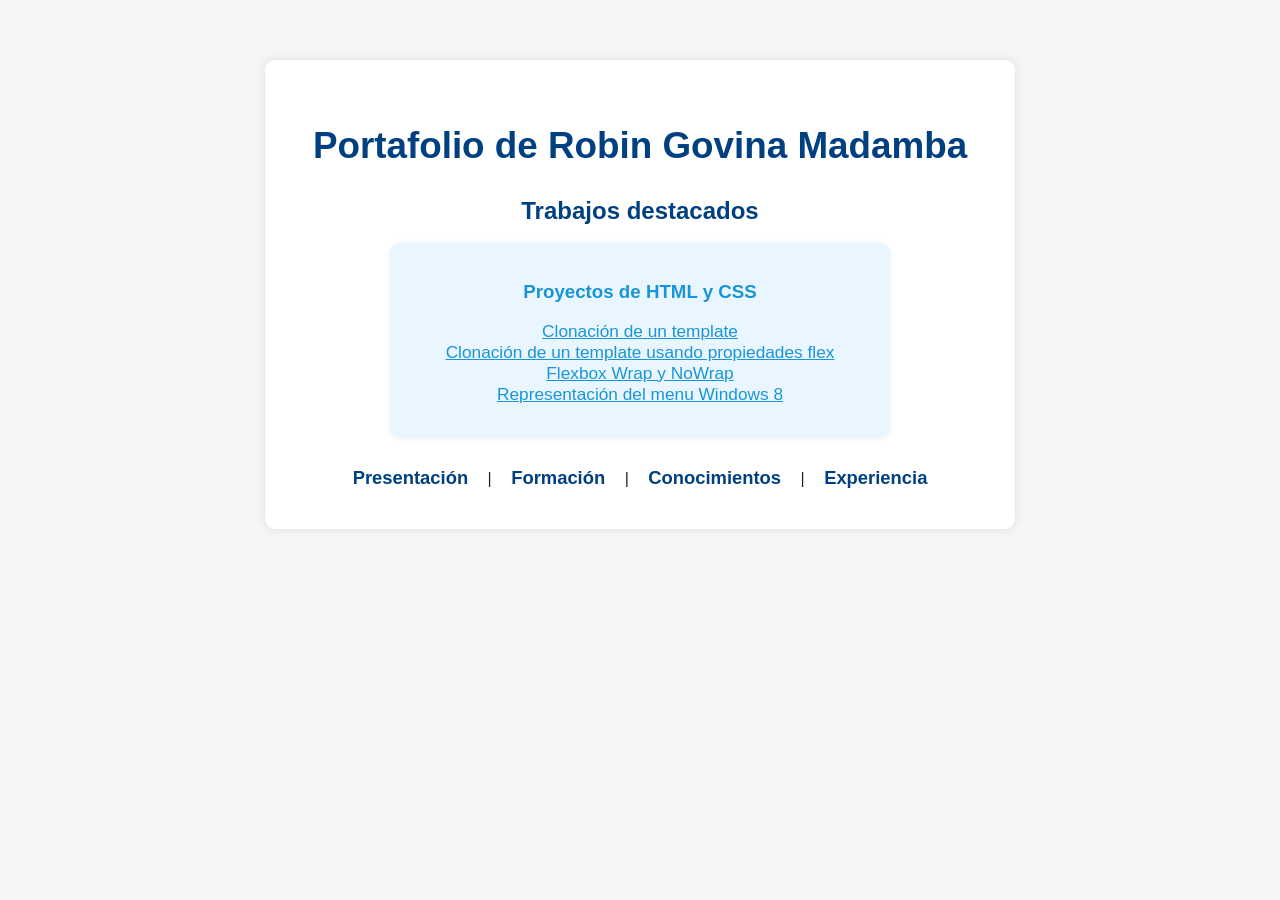
==== index.html @ 06a011cd "editando" ====
<!DOCTYPE html>
<html lang="es">
<head>
    <meta charset="UTF-8" />
    <title>Portafolio</title>
    <link rel="stylesheet" href="portafolio.css" />
</head>
<body>
    <main>
        <header>
            <h1>Portafolio de Robin Govina Madamba</h1>
        </header>

        <section class="trabajos">
            <h2>Trabajos destacados</h2>
            <div class="trabajo">
                <h3>Proyectos de HTML y CSS</h3>
                <p> 
                    <a href="/robinportofolio.github.io/Template 1/template.html" target="_blank">Clonación de un template</a>
                    </br>
                    <a href="/robinportofolio.github.io/Template 2/template2.html" target="_blank">Clonación de un template usando propiedades flex</a>
                    </br>
                    <a href="/robinportofolio.github.io/Catalogo/catalogo.html" target="_blank">Flexbox Wrap y NoWrap</a>
                    </br>
                    <a href="/robinportofolio.github.io/Windows 8/windows.html" target="_blank">Representación del menu Windows 8</a>
                </p>
            </div>
        </section>

        <nav>
            <a href="presentacion.html">Presentación</a> |
            <a href="formacion.html">Formación</a> |
            <a href="conocimientos.html">Conocimientos</a> |
            <a href="experiencia.html">Experiencia</a> 
        </nav>
    </main>
</body>
</html>
---- portafolio.css ----
body {
    font-family: 'Segoe UI', Tahoma, Geneva, Verdana, sans-serif;
    background-color: #f4f6f8;
    color: #222;
    margin: 0;
    padding: 0;
    text-align: center;
}

main {
    max-width: 700px;
    margin: 60px auto 0 auto;
    padding: 40px 25px;
    background: white;
    border-radius: 10px;
    box-shadow: 0 0 12px rgba(0,0,0,0.1);
    display: block;
}

header h1 {
    font-size: 2.3rem;
    margin-bottom: 30px;
    color: #004080;
}

.trabajos {
    margin: 30px 0;
}

.trabajos h2 {
    color: #004080;
    margin-bottom: 18px;
}

.trabajo {
    background: #eaf6ff;
    border-radius: 10px;
    box-shadow: 0 1px 6px rgba(0,0,0,0.07);
    padding: 20px;
    margin: 0 auto 24px auto;
    max-width: 460px;
    text-align: center;
}

.trabajo h3 {
    color: #1995d7;
    margin-bottom: 10px;
    text-align: center
}

.trabajo p {
    margin-bottom: 12px;
    font-size: 1.08rem;
    text-align: center
}

.trabajo a {
    color: #1995d7;
    text-decoration: underline;
}

nav {
    margin-top: 25px;
}

nav a {
    color: #004080;
    text-decoration: none;
    font-weight: 600;
    margin: 0 15px;
    font-size: 1.15rem;
}

nav a:hover {
    text-decoration: underline;
}
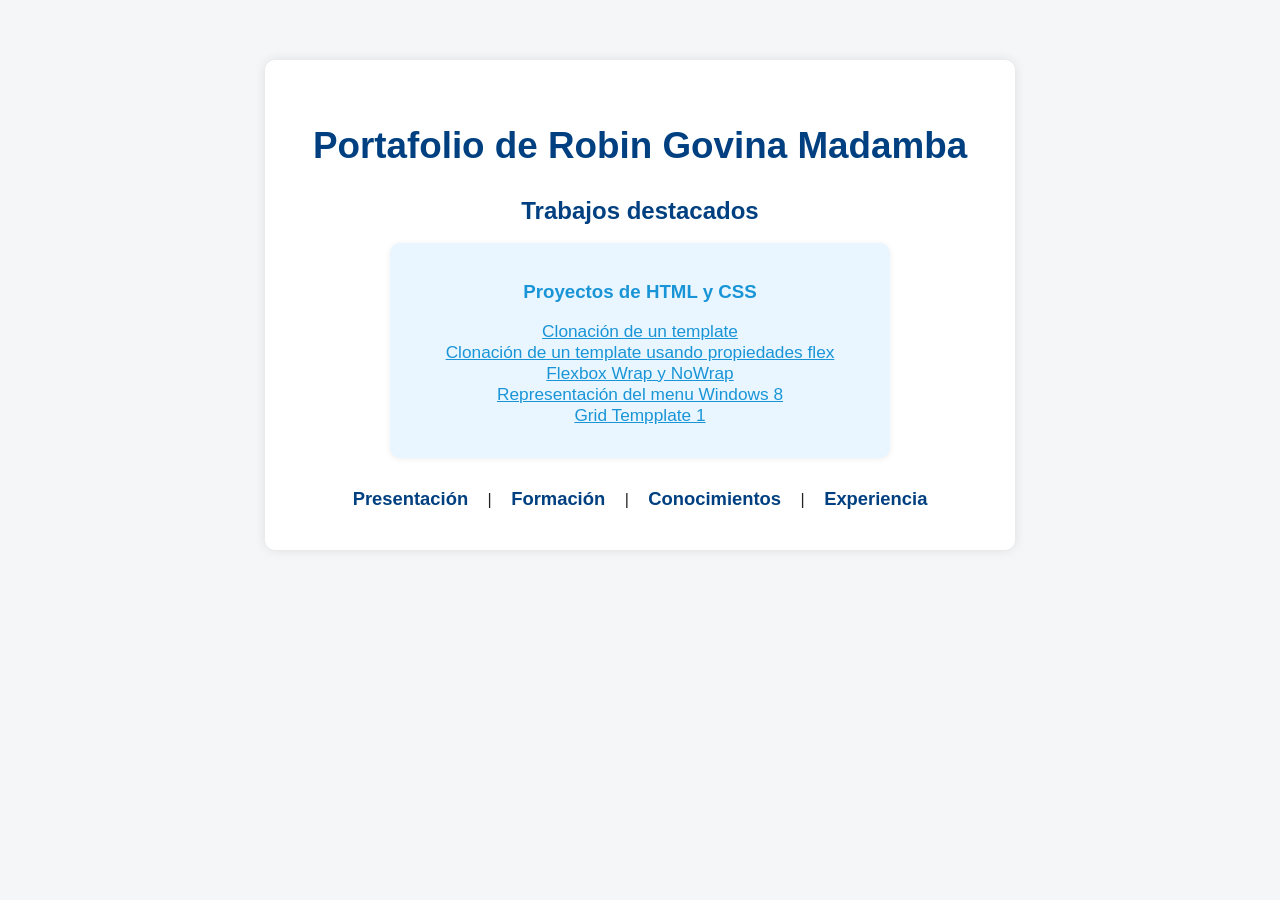
==== commit ed704ede: "Agragando Grid Template" ====
--- a/index.html
+++ b/index.html
@@ -16,13 +16,15 @@
             <div class="trabajo">
                 <h3>Proyectos de HTML y CSS</h3>
                 <p> 
-                    <a href="/robinportofolio.github.io/Template 1/template.html" target="_blank">Clonación de un template</a>
+                    <a href="Template 1/template.html" target="_blank">Clonación de un template</a>
                     </br>
-                    <a href="/robinportofolio.github.io/Template 2/template2.html" target="_blank">Clonación de un template usando propiedades flex</a>
+                    <a href="Template 2/template2.html" target="_blank">Clonación de un template usando propiedades flex</a>
                     </br>
-                    <a href="/robinportofolio.github.io/Catalogo/catalogo.html" target="_blank">Flexbox Wrap y NoWrap</a>
+                    <a href="Catalogo/catalogo.html" target="_blank">Flexbox Wrap y NoWrap</a>
                     </br>
-                    <a href="/robinportofolio.github.io/Windows 8/windows.html" target="_blank">Representación del menu Windows 8</a>
+                    <a href="Windows 8/windows.html" target="_blank">Representación del menu Windows 8</a>
+                    </br>
+                    <a href="Grid Template/grid.html" target="_blank">Grid Tempplate 1</a>
                 </p>
             </div>
         </section>
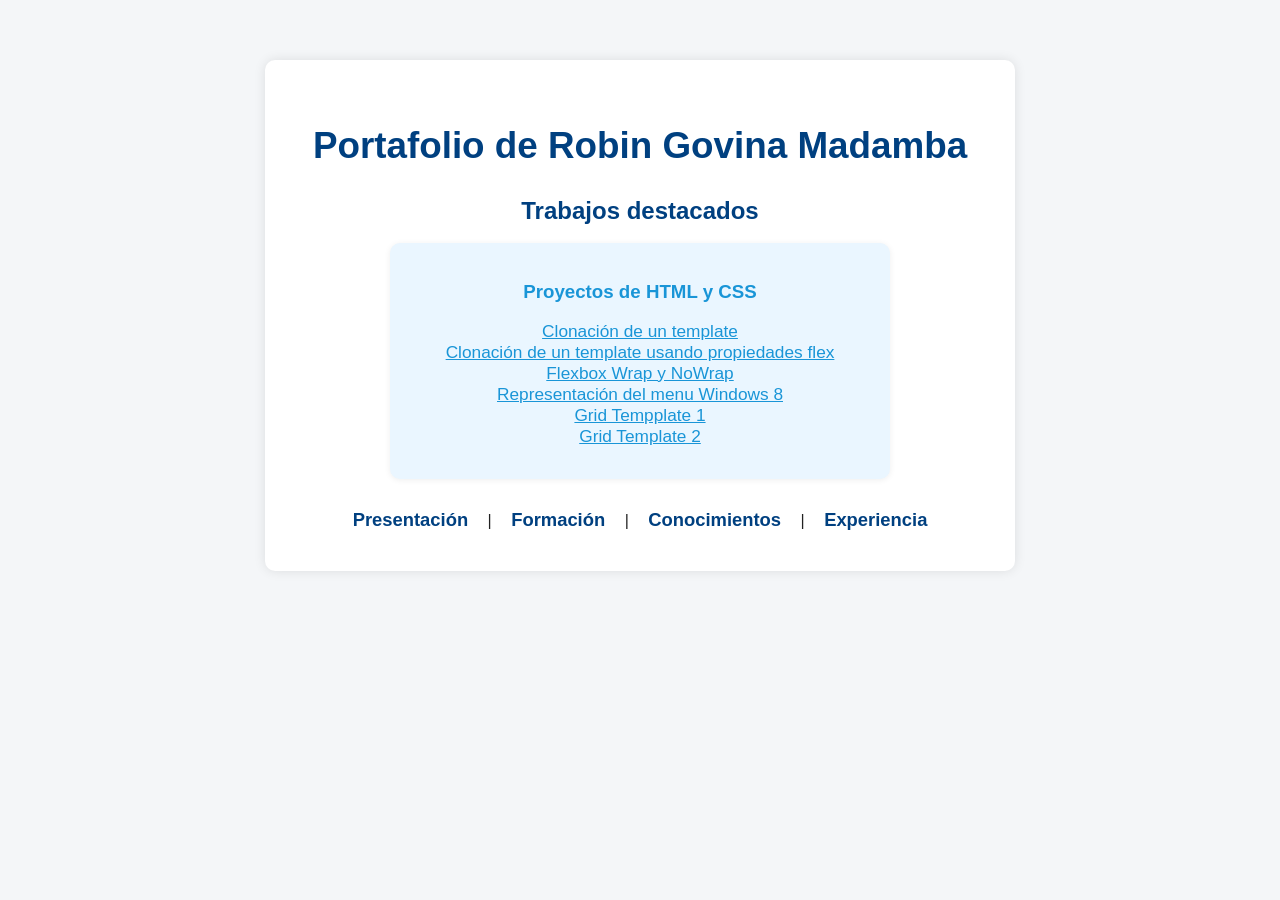
==== commit d980e777: "añadiendo a portofolio" ====
--- a/index.html
+++ b/index.html
@@ -25,6 +25,8 @@
                     <a href="Windows 8/windows.html" target="_blank">Representación del menu Windows 8</a>
                     </br>
                     <a href="Grid Template/grid.html" target="_blank">Grid Tempplate 1</a>
+                    </br>
+                    <a href="Grid Template 2/grid2.html" target="_blank">Grid Template 2</a>
                 </p>
             </div>
         </section>
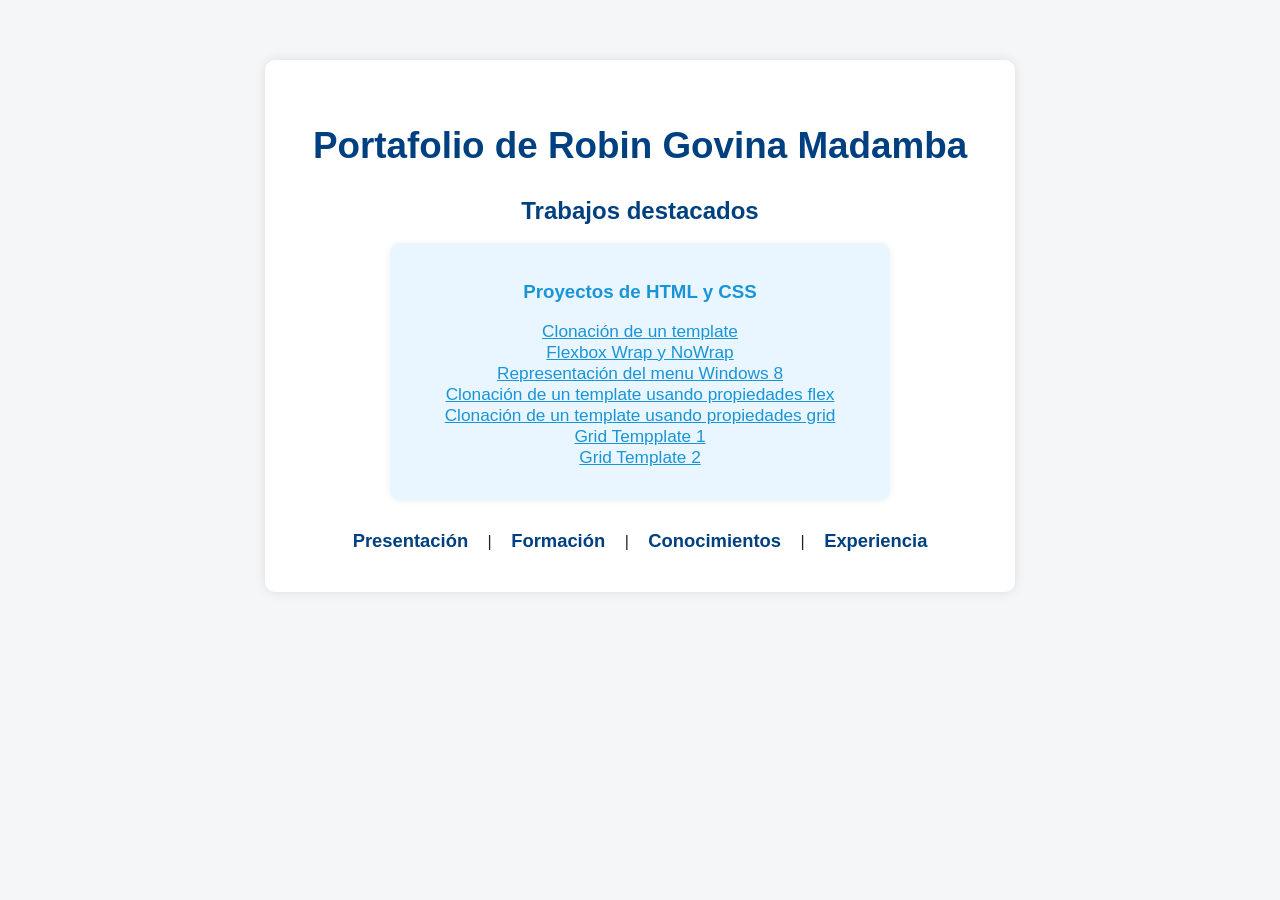
==== commit 8ebd3956: "haciendo grid" ====
--- a/index.html
+++ b/index.html
@@ -18,11 +18,13 @@
                 <p> 
                     <a href="Template 1/template.html" target="_blank">Clonación de un template</a>
                     </br>
-                    <a href="Template 2/template2.html" target="_blank">Clonación de un template usando propiedades flex</a>
-                    </br>
                     <a href="Catalogo/catalogo.html" target="_blank">Flexbox Wrap y NoWrap</a>
                     </br>
                     <a href="Windows 8/windows.html" target="_blank">Representación del menu Windows 8</a>
+                    </br>
+                    <a href="Template 2/template2.html" target="_blank">Clonación de un template usando propiedades flex</a>
+                    </br>
+                    <a href="Template 2 Grid/template2grid.html" target="_blank">Clonación de un template usando propiedades grid</a>
                     </br>
                     <a href="Grid Template/grid.html" target="_blank">Grid Tempplate 1</a>
                     </br>
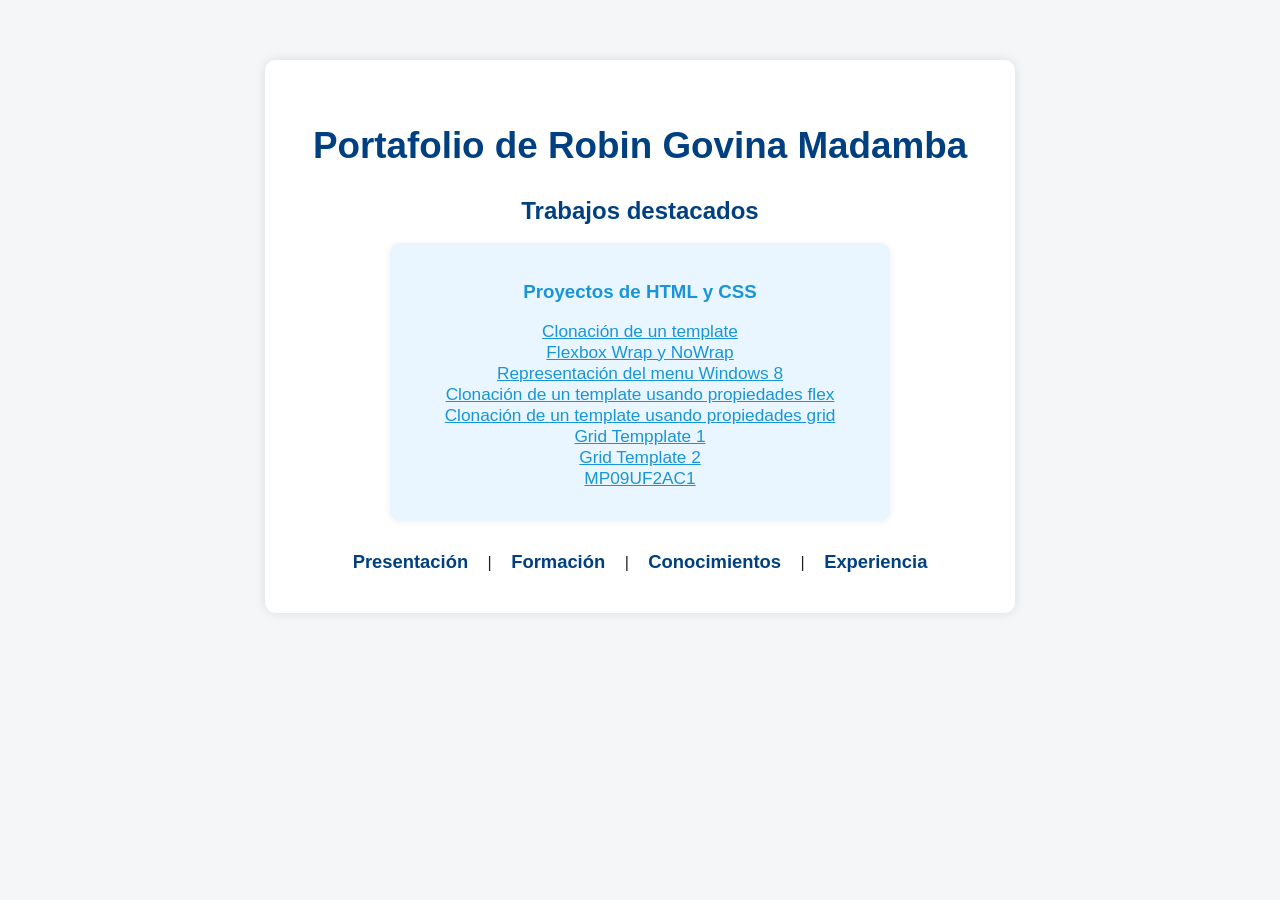
==== commit 21dace73: "añadiendo MP09UF2AC1" ====
--- a/index.html
+++ b/index.html
@@ -29,6 +29,8 @@
                     <a href="Grid Template/grid.html" target="_blank">Grid Tempplate 1</a>
                     </br>
                     <a href="Grid Template 2/grid2.html" target="_blank">Grid Template 2</a>
+                    </br>
+                    <a href="MP09UF2AC1/index.html" target="_blank">MP09UF2AC1</a>
                 </p>
             </div>
         </section>
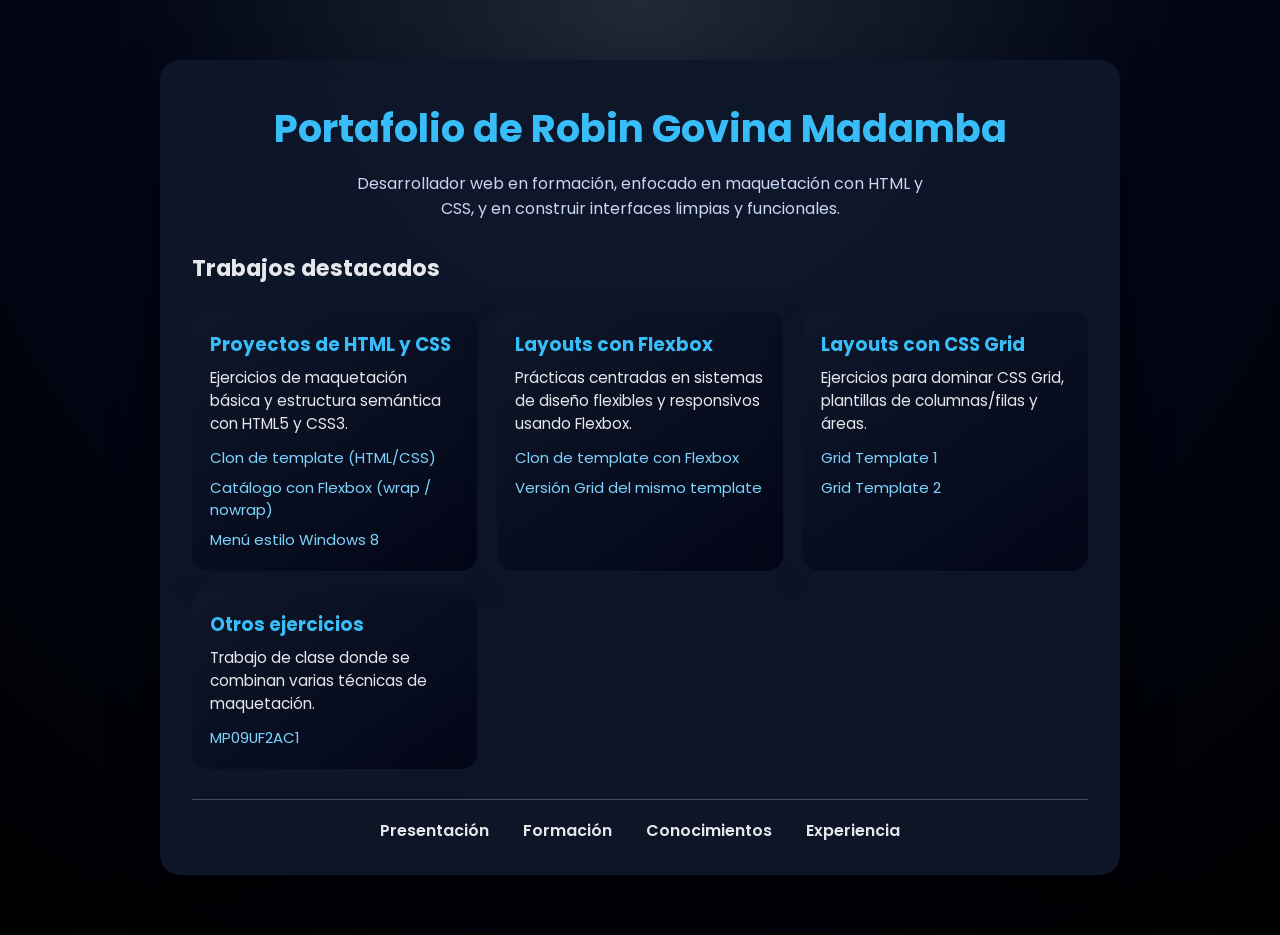
==== commit f27e8b36: "actualizando el portofolio" ====
--- a/index.html
+++ b/index.html
@@ -1,53 +1,75 @@
 <!DOCTYPE html>
 <html lang="es">
 <head>
-    <meta charset="UTF-8" />
-    <title>Portafolio</title>
-    <link rel="stylesheet" href="portafolio.css" />
+  <meta charset="UTF-8">
+  <title>Portafolio de Robin Govina Madamba</title>
+  <meta name="viewport" content="width=device-width, initial-scale=1.0">
+
+  <!-- Fuente Google (opcional) -->
+  <link rel="preconnect" href="https://fonts.googleapis.com">
+  <link rel="preconnect" href="https://fonts.gstatic.com" crossorigin>
+  <link href="https://fonts.googleapis.com/css2?family=Poppins:wght@300;400;600;700&display=swap" rel="stylesheet">
+
+  <link rel="stylesheet" href="portafolio.css">
 </head>
 <body>
-    <main>
-        <header>
-            <h1>Portafolio de Robin Govina Madamba</h1>
-        </header>
+  <main>
+    <header>
+      <h1>Portafolio de Robin Govina Madamba</h1>
+      <p class="intro">
+        Desarrollador web en formación, enfocado en maquetación con HTML y CSS,
+        y en construir interfaces limpias y funcionales.
+      </p>
+    </header>
 
-        <section class="trabajos">
-            <h2>Trabajos destacados</h2>
-            <div class="trabajo">
-                <h3>Proyectos de HTML y CSS</h3>
-                <p> 
-                    <a href="Template 1/template.html" target="_blank">Clonación de un template</a>
-                    </br>
-                    <a href="Catalogo/catalogo.html" target="_blank">Flexbox Wrap y NoWrap</a>
-                    </br>
-                    <a href="Windows 8/windows.html" target="_blank">Representación del menu Windows 8</a>
-                    </br>
-                    <a href="Template 2/template2.html" target="_blank">Clonación de un template usando propiedades flex</a>
-                    </br>
-                    <a href="Template 2 Grid/template2grid.html" target="_blank">Clonación de un template usando propiedades grid</a>
-                    </br>
-                    <a href="Grid Template/grid.html" target="_blank">Grid Tempplate 1</a>
-                    </br>
-                    <a href="Grid Template 2/grid2.html" target="_blank">Grid Template 2</a>
-                    </br>
-                    <a href="MP09UF2AC1/index.html" target="_blank">MP09UF2AC1</a>
-                </p>
-            </div>
-        </section>
+    <section class="trabajos" id="trabajos">
+      <h2>Trabajos destacados</h2>
 
-        <nav>
-            <a href="presentacion.html">Presentación</a> |
-            <a href="formacion.html">Formación</a> |
-            <a href="conocimientos.html">Conocimientos</a> |
-            <a href="experiencia.html">Experiencia</a> 
-        </nav>
-    </main>
+      <div class="trabajo card-anim">
+        <h3>Proyectos de HTML y CSS</h3>
+        <p>Ejercicios de maquetación básica y estructura semántica con HTML5 y CSS3.</p>
+        <div class="links">
+          <a href="Template 1/template.html" target="_blank">Clon de template (HTML/CSS)</a>
+          <a href="Catalogo/catalogo.html" target="_blank">Catálogo con Flexbox (wrap / nowrap)</a>
+          <a href="Windows 8/windows.html" target="_blank">Menú estilo Windows 8</a>
+        </div>
+      </div>
+
+      <div class="trabajo card-anim">
+        <h3>Layouts con Flexbox</h3>
+        <p>Prácticas centradas en sistemas de diseño flexibles y responsivos usando Flexbox.</p>
+        <div class="links">
+          <a href="Template 2/template2.html" target="_blank">Clon de template con Flexbox</a>
+          <a href="Template 2 Grid/template2grid.html" target="_blank">Versión Grid del mismo template</a>
+        </div>
+      </div>
+
+      <div class="trabajo card-anim">
+        <h3>Layouts con CSS Grid</h3>
+        <p>Ejercicios para dominar CSS Grid, plantillas de columnas/filas y áreas.</p>
+        <div class="links">
+          <a href="Grid Template/grid.html" target="_blank">Grid Template 1</a>
+          <a href="Grid Template 2/grid2.html" target="_blank">Grid Template 2</a>
+        </div>
+      </div>
+
+      <div class="trabajo card-anim">
+        <h3>Otros ejercicios</h3>
+        <p>Trabajo de clase donde se combinan varias técnicas de maquetación.</p>
+        <div class="links">
+          <a href="MP09UF2AC1/index.html" target="_blank">MP09UF2AC1</a>
+        </div>
+      </div>
+    </section>
+
+    <nav>
+      <a href="presentacion.html">Presentación</a>
+      <a href="formacion.html">Formación</a>
+      <a href="conocimientos.html">Conocimientos</a>
+      <a href="experiencia.html">Experiencia</a>
+    </nav>
+  </main>
+
+  <script src="main.js"></script>
 </body>
 </html>
-
-
-
-
-
-
-
--- a/portafolio.css
+++ b/portafolio.css
@@ -1,87 +1,199 @@
-body {
-    font-family: 'Segoe UI', Tahoma, Geneva, Verdana, sans-serif;
-    background-color: #f4f6f8;
-    color: #222;
-    margin: 0;
-    padding: 0;
-    text-align: center;
+*,
+*::before,
+*::after {
+  box-sizing: border-box;
+  margin: 0;
+  padding: 0;
 }
 
-main {
-    max-width: 700px;
-    margin: 60px auto 0 auto;
-    padding: 40px 25px;
-    background: white;
-    border-radius: 10px;
-    box-shadow: 0 0 12px rgba(0,0,0,0.1);
-    display: block;
+/* FONDO OSCURO TEMÁTICO */
+body {
+  font-family: 'Poppins', system-ui, -apple-system, BlinkMacSystemFont,
+    'Segoe UI', Tahoma, Geneva, Verdana, sans-serif;
+  background: radial-gradient(circle at top, #1f2937 0, #020617 45%, #000 100%);
+  color: #e5e7eb;
 }
 
-header h1 {
-    font-size: 2.3rem;
-    margin-bottom: 30px;
-    color: #004080;
+/* Contenedor principal tipo “tarjeta clara sobre fondo oscuro” */
+main {
+  max-width: 960px;
+  margin: 60px auto;
+  padding: 40px 32px 32px;
+  background: rgba(15, 23, 42, 0.92);   /* gris azulado oscuro */
+  border-radius: 20px;
+  box-shadow: 0 20px 45px rgba(0, 0, 0, 0.6);
+  backdrop-filter: blur(12px);
 }
 
+/* Cabecera */
+header h1 {
+  font-size: 2.4rem;
+  margin-bottom: 14px;
+  color: #38bdf8;  /* azul cian */
+  text-align: center;
+}
+
+.intro {
+  text-align: center;
+  font-size: 1rem;
+  color: #cbd5f5;
+  max-width: 600px;
+  margin: 0 auto 30px;
+}
+
+/* Sección trabajos */
 .trabajos {
-    margin: 30px 0;
+  margin: 30px 0 10px;
+  display: grid;
+  grid-template-columns: repeat(auto-fit, minmax(260px, 1fr));
+  gap: 20px;
 }
 
 .trabajos h2 {
-    color: #004080;
-    margin-bottom: 18px;
+  grid-column: 1 / -1;
+  color: #e5e7eb;
+  margin-bottom: 6px;
+  font-size: 1.4rem;
 }
 
+/* Tarjeta individual en oscuro */
 .trabajo {
-    background: #eaf6ff;
-    border-radius: 10px;
-    box-shadow: 0 1px 6px rgba(0,0,0,0.07);
-    padding: 20px;
-    margin: 0 auto 24px auto;
-    max-width: 460px;
-    text-align: center;
+  background: linear-gradient(145deg, #0f172a, #020617);
+  border-radius: 16px;
+  box-shadow: 0 10px 26px rgba(15, 23, 42, 0.75);
+  padding: 20px 18px 18px;
+  text-align: left;
+  position: relative;
+  overflow: hidden;
 }
 
-.trabajo h3 {
-    color: #1995d7;
-    margin-bottom: 10px;
-    text-align: center
+/* Glow en esquina */
+.trabajo::before {
+  content: "";
+  position: absolute;
+  inset: 0;
+  background:
+    radial-gradient(circle at top left, rgba(56, 189, 248, 0.25), transparent 55%);
+  opacity: 0;
+  transition: opacity 0.3s ease;
 }
 
-.trabajo p {
-    margin-bottom: 12px;
-    font-size: 1.08rem;
-    text-align: center
+/* Títulos de tarjetas */
+.trabajo h3 {
+  color: #38bdf8;
+  margin-bottom: 8px;
+  font-size: 1.15rem;
 }
 
-.trabajo a {
-    color: #1995d7;
-    text-decoration: underline;
+/* Texto de tarjetas */
+.trabajo p {
+  margin-bottom: 12px;
+  font-size: 0.96rem;
+  color: #e5e7eb;
 }
 
+/* Contenedor de links dentro de las tarjetas */
+.trabajo .links {
+  display: flex;
+  flex-direction: column;
+  gap: 6px;
+}
+
+/* Links de proyectos en modo oscuro */
+.trabajo a {
+  color: #7dd3fc;
+  text-decoration: none;
+  font-size: 0.93rem;
+  position: relative;
+  padding-bottom: 2px;
+  width: fit-content;
+}
+
+/* Subrayado animado */
+.trabajo a::after {
+  content: "";
+  position: absolute;
+  left: 0;
+  bottom: 0;
+  height: 2px;
+  width: 0;
+  background: #f97316;
+  transition: width 0.25s ease;
+}
+
+.trabajo a:hover::after {
+  width: 100%;
+}
+
+/* Navegación inferior */
 nav {
-    margin-top: 25px;
+  margin-top: 30px;
+  text-align: center;
+  border-top: 1px solid rgba(148, 163, 184, 0.4);
+  padding-top: 18px;
 }
 
 nav a {
-    color: #004080;
-    text-decoration: none;
-    font-weight: 600;
-    margin: 0 15px;
-    font-size: 1.15rem;
+  color: #e5e7eb;
+  text-decoration: none;
+  font-weight: 600;
+  margin: 0 15px;
+  font-size: 1rem;
+  position: relative;
+  padding-bottom: 2px;
 }
 
-nav a:hover {
-    text-decoration: underline;
+/* Subrayado nav */
+nav a::after {
+  content: "";
+  position: absolute;
+  left: 0;
+  bottom: 0;
+  height: 2px;
+  width: 0;
+  background: #f97316;
+  transition: width 0.25s ease;
 }
 
+nav a:hover::after {
+  width: 100%;
+}
 
+/* Animaciones de entrada de tarjetas */
+.card-anim {
+  opacity: 0;
+  transform: translateY(10px);
+}
 
-  
-  
+.card-anim.visible {
+  opacity: 1;
+  transform: translateY(0);
+  transition: opacity 0.5s ease, transform 0.5s ease;
+}
 
-  
+/* Hover extra */
+.trabajo:hover {
+  transform: translateY(-4px);
+  box-shadow: 0 16px 36px rgba(15, 23, 42, 0.9);
+}
 
+.trabajo:hover::before {
+  opacity: 1;
+}
 
+/* Responsivo */
+@media (max-width: 600px) {
+  main {
+    margin: 24px 12px;
+    padding: 28px 18px 20px;
+  }
 
-  
+  header h1 {
+    font-size: 1.9rem;
+  }
+
+  nav a {
+    margin: 0 8px;
+    font-size: 0.95rem;
+  }
+}
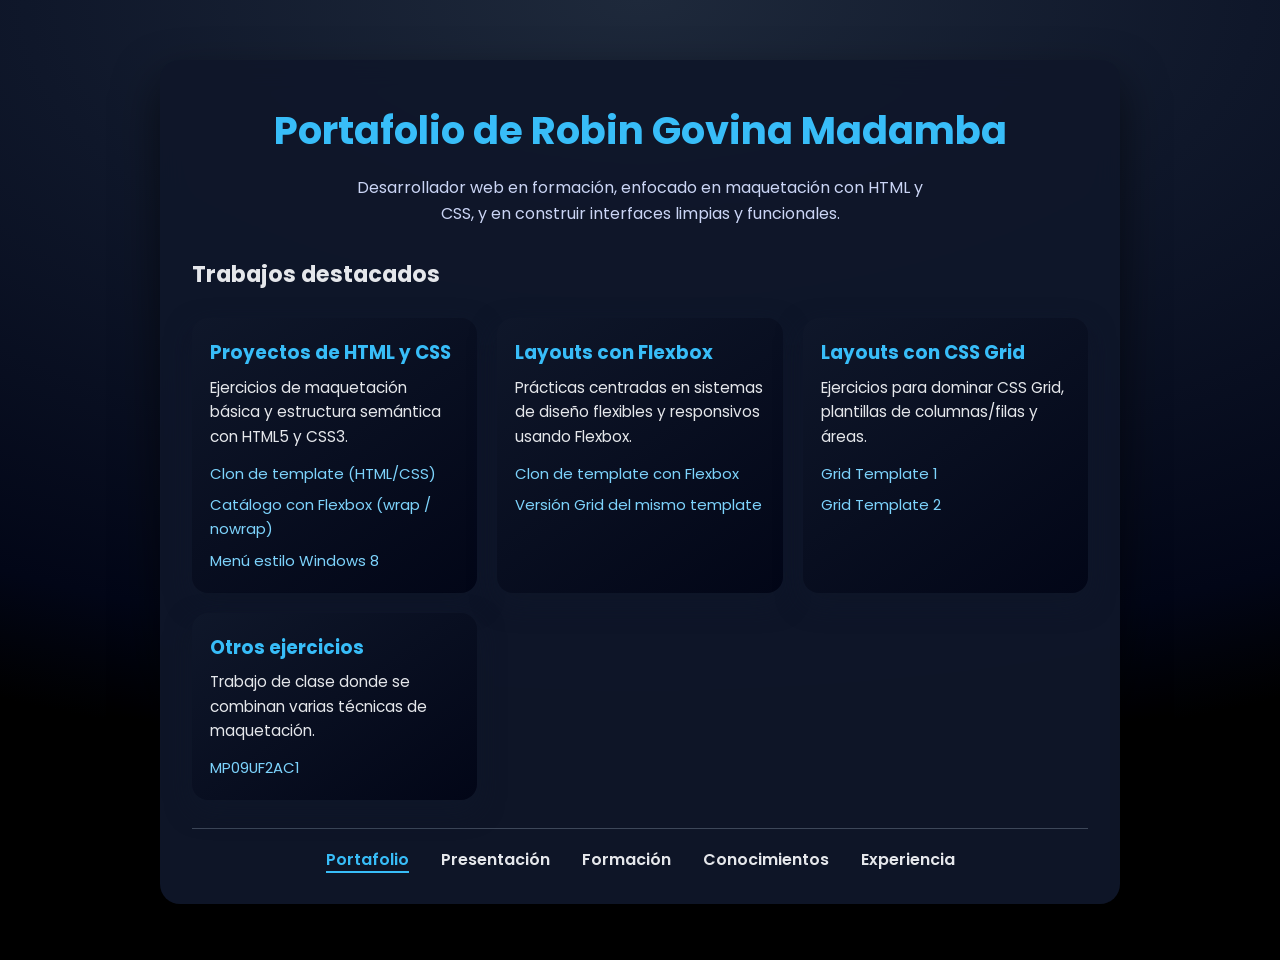
==== commit a3c2285b: "más mejoras del código en si" ====
--- a/index.html
+++ b/index.html
@@ -4,15 +4,14 @@
   <meta charset="UTF-8">
   <title>Portafolio de Robin Govina Madamba</title>
   <meta name="viewport" content="width=device-width, initial-scale=1.0">
-
-  <!-- Fuente Google (opcional) -->
   <link rel="preconnect" href="https://fonts.googleapis.com">
   <link rel="preconnect" href="https://fonts.gstatic.com" crossorigin>
   <link href="https://fonts.googleapis.com/css2?family=Poppins:wght@300;400;600;700&display=swap" rel="stylesheet">
-
+  <link rel="stylesheet" href="base.css">
   <link rel="stylesheet" href="portafolio.css">
 </head>
 <body>
+  <a href="#trabajos" class="skip-link">Ir al contenido</a>
   <main>
     <header>
       <h1>Portafolio de Robin Govina Madamba</h1>
@@ -63,6 +62,7 @@
     </section>
 
     <nav>
+      <a href="index.html" class="current">Portafolio</a>
       <a href="presentacion.html">Presentación</a>
       <a href="formacion.html">Formación</a>
       <a href="conocimientos.html">Conocimientos</a>
--- a/base.css
+++ b/base.css
@@ -0,0 +1,176 @@
+/* Base: design tokens, reset, typography, nav, a11y — sin frameworks */
+
+:root {
+  --color-bg: #0a0e17;
+  --color-bg-card: rgba(15, 23, 42, 0.94);
+  --color-bg-elevated: linear-gradient(145deg, #0f172a, #020617);
+  --color-surface: #02091b;
+  --color-text: #e5e7eb;
+  --color-text-muted: #cbd5f5;
+  --color-accent: #38bdf8;
+  --color-accent-soft: #7dd3fc;
+  --color-cta: #f97316;
+  --color-border: rgba(148, 163, 184, 0.35);
+  --color-glow: rgba(56, 189, 248, 0.25);
+  --radius-sm: 10px;
+  --radius-md: 16px;
+  --radius-lg: 20px;
+  --shadow-card: 0 20px 45px rgba(0, 0, 0, 0.55);
+  --shadow-elevated: 0 16px 36px rgba(15, 23, 42, 0.9);
+  --transition-fast: 0.2s ease;
+  --transition-smooth: 0.3s ease;
+}
+
+@media (prefers-reduced-motion: reduce) {
+  :root {
+    --transition-fast: 0.01ms;
+    --transition-smooth: 0.01ms;
+  }
+}
+
+*,
+*::before,
+*::after {
+  box-sizing: border-box;
+  margin: 0;
+  padding: 0;
+}
+
+html {
+  scroll-behavior: smooth;
+}
+
+@media (prefers-reduced-motion: reduce) {
+  html {
+    scroll-behavior: auto;
+  }
+}
+
+body {
+  font-family: 'Poppins', system-ui, -apple-system, BlinkMacSystemFont,
+    'Segoe UI', Tahoma, Geneva, Verdana, sans-serif;
+  background: radial-gradient(ellipse 120% 80% at 50% 0%, #1e293b 0%, #0f172a 40%, #020617 85%, #000 100%);
+  color: var(--color-text);
+  min-height: 100vh;
+  line-height: 1.6;
+}
+
+/* Skip link */
+.skip-link {
+  position: absolute;
+  top: -100%;
+  left: 1rem;
+  z-index: 9999;
+  padding: 0.6rem 1rem;
+  background: var(--color-cta);
+  color: #fff;
+  font-weight: 600;
+  text-decoration: none;
+  border-radius: var(--radius-sm);
+  transition: top var(--transition-fast);
+}
+
+.skip-link:focus {
+  top: 1rem;
+}
+
+/* Contenedor principal compartido */
+main {
+  max-width: 960px;
+  margin: 60px auto;
+  padding: 40px 32px 32px;
+  background: var(--color-bg-card);
+  border-radius: var(--radius-lg);
+  box-shadow: var(--shadow-card);
+  backdrop-filter: blur(14px);
+}
+
+/* Navegación global */
+nav {
+  margin-top: 28px;
+  text-align: center;
+  border-top: 1px solid var(--color-border);
+  padding-top: 18px;
+}
+
+nav a {
+  color: var(--color-text);
+  text-decoration: none;
+  font-weight: 600;
+  margin: 0 14px;
+  font-size: 1rem;
+  position: relative;
+  padding-bottom: 2px;
+}
+
+nav a::after {
+  content: "";
+  position: absolute;
+  left: 0;
+  bottom: 0;
+  height: 2px;
+  width: 0;
+  background: var(--color-cta);
+  transition: width var(--transition-fast);
+}
+
+nav a:hover::after,
+nav a:focus-visible::after {
+  width: 100%;
+}
+
+nav a.current {
+  color: var(--color-accent);
+}
+
+nav a.current::after {
+  width: 100%;
+  background: var(--color-accent);
+}
+
+/* Focus visible */
+a:focus-visible,
+button:focus-visible {
+  outline: 2px solid var(--color-accent);
+  outline-offset: 3px;
+}
+
+/* Enlaces genéricos */
+a {
+  color: var(--color-accent-soft);
+  text-decoration: none;
+}
+
+main a {
+  position: relative;
+  padding-bottom: 2px;
+}
+
+main a::after {
+  content: "";
+  position: absolute;
+  left: 0;
+  bottom: 0;
+  height: 2px;
+  width: 0;
+  background: var(--color-cta);
+  transition: width var(--transition-fast);
+}
+
+main a:hover::after,
+main a:focus-visible::after {
+  width: 100%;
+}
+
+/* Responsivo base */
+@media (max-width: 600px) {
+  main {
+    margin: 24px 12px;
+    padding: 28px 18px 20px;
+  }
+
+  nav a {
+    margin: 0 8px;
+    font-size: 0.95rem;
+  }
+}
--- a/portafolio.css
+++ b/portafolio.css
@@ -1,42 +1,19 @@
-*,
-*::before,
-*::after {
-  box-sizing: border-box;
-  margin: 0;
-  padding: 0;
-}
+/* Portafolio — índice de trabajos (usa base.css) */
 
-/* FONDO OSCURO TEMÁTICO */
-body {
-  font-family: 'Poppins', system-ui, -apple-system, BlinkMacSystemFont,
-    'Segoe UI', Tahoma, Geneva, Verdana, sans-serif;
-  background: radial-gradient(circle at top, #1f2937 0, #020617 45%, #000 100%);
-  color: #e5e7eb;
-}
-
-/* Contenedor principal tipo “tarjeta clara sobre fondo oscuro” */
-main {
-  max-width: 960px;
-  margin: 60px auto;
-  padding: 40px 32px 32px;
-  background: rgba(15, 23, 42, 0.92);   /* gris azulado oscuro */
-  border-radius: 20px;
-  box-shadow: 0 20px 45px rgba(0, 0, 0, 0.6);
-  backdrop-filter: blur(12px);
-}
+/* Reset local evitado: base.css ya aplica box-sizing, margin, padding */
 
 /* Cabecera */
 header h1 {
   font-size: 2.4rem;
   margin-bottom: 14px;
-  color: #38bdf8;  /* azul cian */
+  color: var(--color-accent, #38bdf8);
   text-align: center;
 }
 
 .intro {
   text-align: center;
   font-size: 1rem;
-  color: #cbd5f5;
+  color: var(--color-text-muted, #cbd5f5);
   max-width: 600px;
   margin: 0 auto 30px;
 }
@@ -51,57 +28,57 @@
 
 .trabajos h2 {
   grid-column: 1 / -1;
-  color: #e5e7eb;
+  color: var(--color-text);
   margin-bottom: 6px;
   font-size: 1.4rem;
 }
 
-/* Tarjeta individual en oscuro */
+/* Tarjeta de proyecto */
 .trabajo {
-  background: linear-gradient(145deg, #0f172a, #020617);
-  border-radius: 16px;
+  background: var(--color-bg-elevated, linear-gradient(145deg, #0f172a, #020617));
+  border-radius: var(--radius-md, 16px);
   box-shadow: 0 10px 26px rgba(15, 23, 42, 0.75);
   padding: 20px 18px 18px;
   text-align: left;
   position: relative;
   overflow: hidden;
+  transition: transform var(--transition-smooth, 0.3s ease),
+    box-shadow var(--transition-smooth, 0.3s ease);
 }
 
-/* Glow en esquina */
 .trabajo::before {
   content: "";
   position: absolute;
   inset: 0;
-  background:
-    radial-gradient(circle at top left, rgba(56, 189, 248, 0.25), transparent 55%);
+  background: radial-gradient(
+    circle at top left,
+    var(--color-glow, rgba(56, 189, 248, 0.25)),
+    transparent 55%
+  );
   opacity: 0;
-  transition: opacity 0.3s ease;
+  transition: opacity var(--transition-smooth, 0.3s ease);
 }
 
-/* Títulos de tarjetas */
 .trabajo h3 {
-  color: #38bdf8;
+  color: var(--color-accent, #38bdf8);
   margin-bottom: 8px;
   font-size: 1.15rem;
 }
 
-/* Texto de tarjetas */
 .trabajo p {
   margin-bottom: 12px;
   font-size: 0.96rem;
-  color: #e5e7eb;
+  color: var(--color-text);
 }
 
-/* Contenedor de links dentro de las tarjetas */
 .trabajo .links {
   display: flex;
   flex-direction: column;
   gap: 6px;
 }
 
-/* Links de proyectos en modo oscuro */
 .trabajo a {
-  color: #7dd3fc;
+  color: var(--color-accent-soft, #7dd3fc);
   text-decoration: none;
   font-size: 0.93rem;
   position: relative;
@@ -109,7 +86,6 @@
   width: fit-content;
 }
 
-/* Subrayado animado */
 .trabajo a::after {
   content: "";
   position: absolute;
@@ -117,49 +93,21 @@
   bottom: 0;
   height: 2px;
   width: 0;
-  background: #f97316;
+  background: var(--color-cta, #f97316);
   transition: width 0.25s ease;
 }
 
-.trabajo a:hover::after {
+.trabajo a:hover::after,
+.trabajo a:focus-visible::after {
   width: 100%;
 }
 
-/* Navegación inferior */
-nav {
-  margin-top: 30px;
-  text-align: center;
-  border-top: 1px solid rgba(148, 163, 184, 0.4);
-  padding-top: 18px;
+.trabajo a:hover,
+.trabajo a:focus-visible {
+  color: var(--color-cta, #f97316);
 }
 
-nav a {
-  color: #e5e7eb;
-  text-decoration: none;
-  font-weight: 600;
-  margin: 0 15px;
-  font-size: 1rem;
-  position: relative;
-  padding-bottom: 2px;
-}
-
-/* Subrayado nav */
-nav a::after {
-  content: "";
-  position: absolute;
-  left: 0;
-  bottom: 0;
-  height: 2px;
-  width: 0;
-  background: #f97316;
-  transition: width 0.25s ease;
-}
-
-nav a:hover::after {
-  width: 100%;
-}
-
-/* Animaciones de entrada de tarjetas */
+/* Animación de entrada */
 .card-anim {
   opacity: 0;
   transform: translateY(10px);
@@ -171,29 +119,23 @@
   transition: opacity 0.5s ease, transform 0.5s ease;
 }
 
-/* Hover extra */
+@media (prefers-reduced-motion: reduce) {
+  .card-anim.visible {
+    transition: none;
+  }
+}
+
 .trabajo:hover {
   transform: translateY(-4px);
-  box-shadow: 0 16px 36px rgba(15, 23, 42, 0.9);
+  box-shadow: var(--shadow-elevated, 0 16px 36px rgba(15, 23, 42, 0.9));
 }
 
 .trabajo:hover::before {
   opacity: 1;
 }
 
-/* Responsivo */
 @media (max-width: 600px) {
-  main {
-    margin: 24px 12px;
-    padding: 28px 18px 20px;
-  }
-
   header h1 {
     font-size: 1.9rem;
   }
-
-  nav a {
-    margin: 0 8px;
-    font-size: 0.95rem;
-  }
 }
